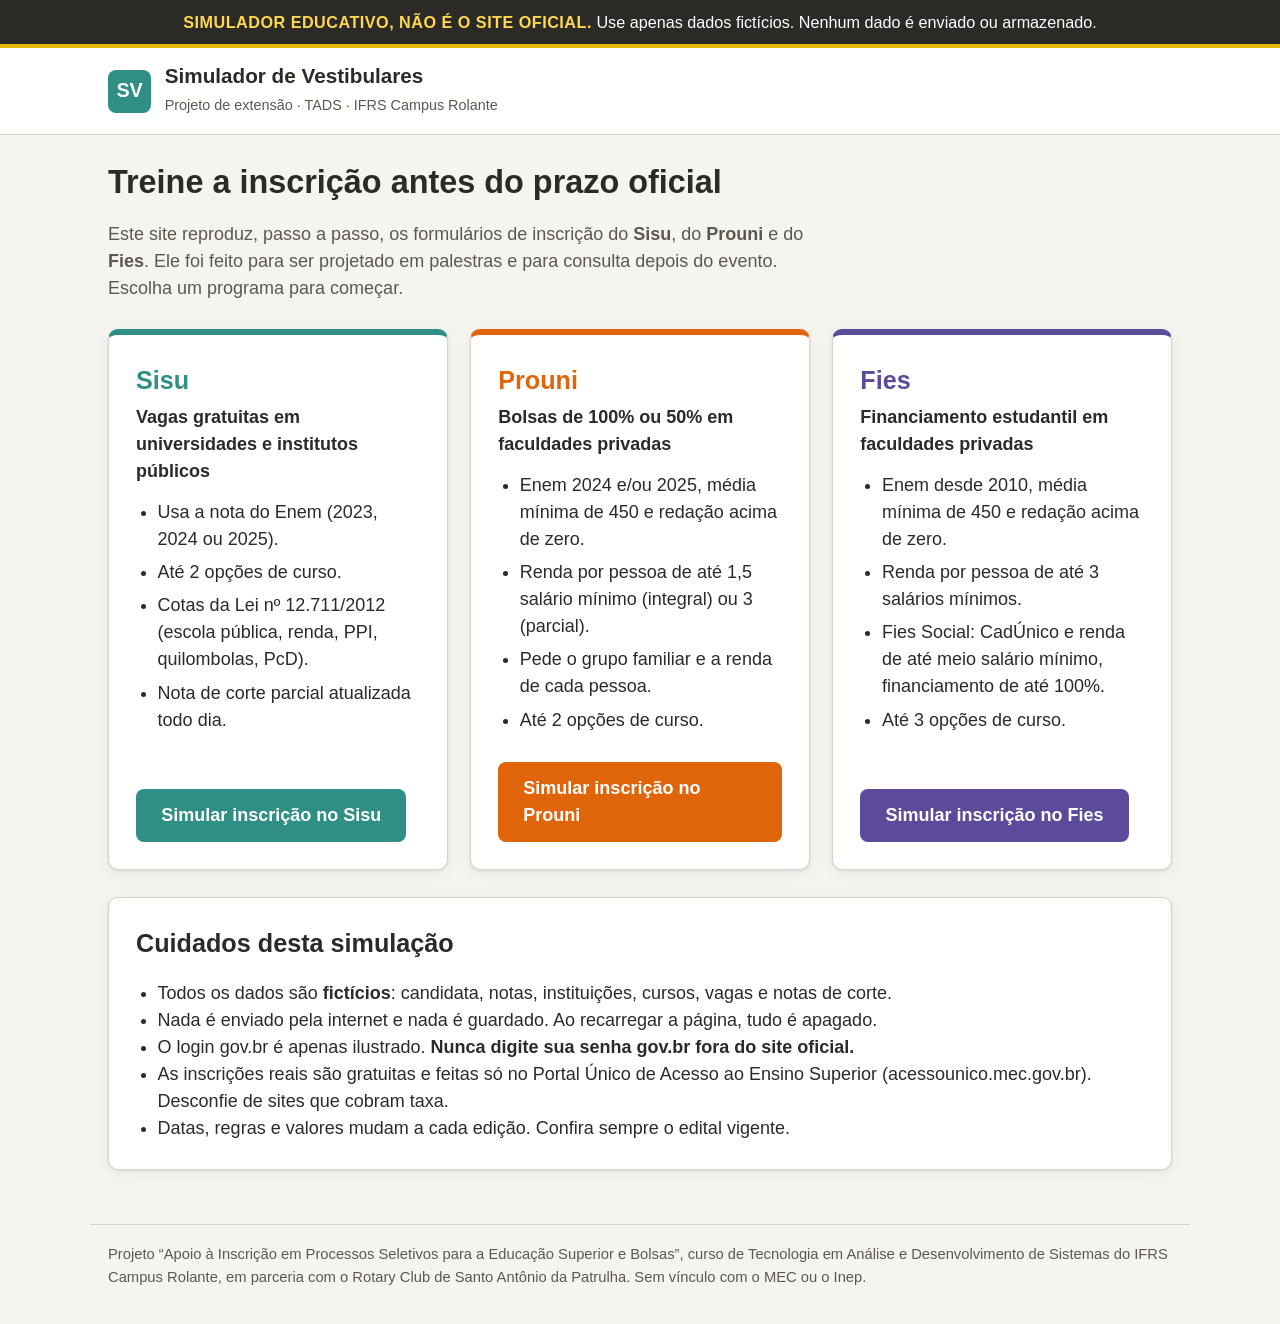
==== index.html @ abc12c70 "Cria o Simulador de Vestibulares (Sisu, Prouni e Fies) Web app em HTML, CSS e JavaScript puro que si" ====
<!DOCTYPE html>
<html lang="pt-BR">
<head>
  <meta charset="UTF-8">
  <meta name="viewport" content="width=device-width, initial-scale=1">
  <title>Simulador de Vestibulares</title>
  <meta name="description" content="Simulador educativo das inscrições no Sisu, Prouni e Fies, com dados fictícios.">
  <link rel="stylesheet" href="css/style.css">
</head>
<body class="programa-sisu">
  <div class="aviso-simulacao" role="note">
    <strong>SIMULADOR EDUCATIVO, NÃO É O SITE OFICIAL.</strong>
    Use apenas dados fictícios. Nenhum dado é enviado ou armazenado.
  </div>

  <header class="topo">
    <div class="topo-conteudo">
      <a class="marca" href="index.html">
        <span class="marca-icone" aria-hidden="true">SV</span>
        <span>
          <span class="marca-titulo">Simulador de Vestibulares</span><br>
          <span class="marca-sub">Projeto de extensão · TADS · IFRS Campus Rolante</span>
        </span>
      </a>
    </div>
  </header>

  <main>
    <section class="intro">
      <h1>Treine a inscrição antes do prazo oficial</h1>
      <p>
        Este site reproduz, passo a passo, os formulários de inscrição do <strong>Sisu</strong>,
        do <strong>Prouni</strong> e do <strong>Fies</strong>. Ele foi feito para ser projetado em palestras
        e para consulta depois do evento. Escolha um programa para começar.
      </p>
    </section>

    <div class="grade-programas">
      <article class="cartao programa programa-sisu-card">
        <h2>Sisu</h2>
        <p class="subtitulo">Vagas gratuitas em universidades e institutos públicos</p>
        <ul>
          <li>Usa a nota do Enem (2023, 2024 ou 2025).</li>
          <li>Até 2 opções de curso.</li>
          <li>Cotas da Lei nº 12.711/2012 (escola pública, renda, PPI, quilombolas, PcD).</li>
          <li>Nota de corte parcial atualizada todo dia.</li>
        </ul>
        <a class="botao" href="sisu.html">Simular inscrição no Sisu</a>
      </article>

      <article class="cartao programa programa-prouni-card">
        <h2>Prouni</h2>
        <p class="subtitulo">Bolsas de 100% ou 50% em faculdades privadas</p>
        <ul>
          <li>Enem 2024 e/ou 2025, média mínima de 450 e redação acima de zero.</li>
          <li>Renda por pessoa de até 1,5 salário mínimo (integral) ou 3 (parcial).</li>
          <li>Pede o grupo familiar e a renda de cada pessoa.</li>
          <li>Até 2 opções de curso.</li>
        </ul>
        <a class="botao" href="prouni.html">Simular inscrição no Prouni</a>
      </article>

      <article class="cartao programa programa-fies-card">
        <h2>Fies</h2>
        <p class="subtitulo">Financiamento estudantil em faculdades privadas</p>
        <ul>
          <li>Enem desde 2010, média mínima de 450 e redação acima de zero.</li>
          <li>Renda por pessoa de até 3 salários mínimos.</li>
          <li>Fies Social: CadÚnico e renda de até meio salário mínimo, financiamento de até 100%.</li>
          <li>Até 3 opções de curso.</li>
        </ul>
        <a class="botao" href="fies.html">Simular inscrição no Fies</a>
      </article>
    </div>

    <section class="cartao lista-cuidados">
      <h2>Cuidados desta simulação</h2>
      <ul>
        <li>Todos os dados são <strong>fictícios</strong>: candidata, notas, instituições, cursos, vagas e notas de corte.</li>
        <li>Nada é enviado pela internet e nada é guardado. Ao recarregar a página, tudo é apagado.</li>
        <li>O login gov.br é apenas ilustrado. <strong>Nunca digite sua senha gov.br fora do site oficial.</strong></li>
        <li>As inscrições reais são gratuitas e feitas só no Portal Único de Acesso ao Ensino Superior
          (acessounico.mec.gov.br). Desconfie de sites que cobram taxa.</li>
        <li>Datas, regras e valores mudam a cada edição. Confira sempre o edital vigente.</li>
      </ul>
    </section>
  </main>

  <footer class="rodape">
    Projeto “Apoio à Inscrição em Processos Seletivos para a Educação Superior e Bolsas”,
    curso de Tecnologia em Análise e Desenvolvimento de Sistemas do IFRS Campus Rolante,
    em parceria com o Rotary Club de Santo Antônio da Patrulha. Sem vínculo com o MEC ou o Inep.
  </footer>
</body>
</html>
---- css/style.css ----
/* =========================================================
   Simulador de Vestibulares — estilos
   Pensado para projeção em telão: fonte grande, alto contraste.
   A identidade visual é própria do projeto (não imita o gov.br).
   ========================================================= */

:root {
  --fonte-base: 18px;

  --fundo: #f6f4ef;
  --superficie: #ffffff;
  --texto: #2b2a26;
  --texto-suave: #5c5850;
  --borda: #d8d3c8;

  --teal: #2f8f84;
  --teal-escuro: #1f6b62;
  --laranja: #e0650a;
  --laranja-escuro: #b44f05;
  --roxo: #5b4b9a;
  --roxo-escuro: #43367a;

  --erro: #b3261e;
  --erro-fundo: #fdecea;
  --ok: #1e7a3d;
  --ok-fundo: #e7f5ec;
  --aviso-fundo: #fff4d6;
  --aviso-borda: #e6b800;

  --destaque: var(--teal);
  --destaque-escuro: var(--teal-escuro);

  --raio: 10px;
  --sombra: 0 1px 3px rgba(0, 0, 0, .08), 0 4px 14px rgba(0, 0, 0, .05);
}

body.programa-sisu   { --destaque: var(--teal);    --destaque-escuro: var(--teal-escuro); }
body.programa-prouni { --destaque: var(--laranja); --destaque-escuro: var(--laranja-escuro); }
body.programa-fies   { --destaque: var(--roxo);    --destaque-escuro: var(--roxo-escuro); }

* { box-sizing: border-box; }

html { font-size: var(--fonte-base); }

body {
  margin: 0;
  background: var(--fundo);
  color: var(--texto);
  font-family: "Segoe UI", Roboto, "Helvetica Neue", Arial, sans-serif;
  line-height: 1.5;
}

a { color: var(--destaque-escuro); }

/* ---------- Aviso fixo de simulação ---------- */
.aviso-simulacao {
  position: sticky;
  top: 0;
  z-index: 50;
  background: #2b2a26;
  color: #fff;
  padding: .55rem 1rem;
  text-align: center;
  font-size: .9rem;
  border-bottom: 4px solid var(--aviso-borda);
}
.aviso-simulacao strong { color: #ffd84d; letter-spacing: .03em; }

/* ---------- Cabeçalho ---------- */
.topo {
  background: var(--superficie);
  border-bottom: 1px solid var(--borda);
}
.topo-conteudo {
  max-width: 1100px;
  margin: 0 auto;
  padding: .9rem 1rem;
  display: flex;
  align-items: center;
  justify-content: space-between;
  gap: 1rem;
  flex-wrap: wrap;
}
.marca {
  display: flex;
  align-items: center;
  gap: .75rem;
  text-decoration: none;
  color: var(--texto);
}
.marca-icone {
  width: 2.4rem;
  height: 2.4rem;
  border-radius: 8px;
  background: var(--destaque);
  color: #fff;
  display: grid;
  place-items: center;
  font-weight: 700;
  font-size: 1.1rem;
}
.marca-titulo { font-weight: 700; font-size: 1.15rem; line-height: 1.2; }
.marca-sub { font-size: .8rem; color: var(--texto-suave); }

/* ---------- Painel do apresentador ---------- */
.painel-apresentador {
  display: flex;
  align-items: center;
  gap: .4rem;
  flex-wrap: wrap;
  font-size: .8rem;
}
.painel-apresentador .rotulo-painel {
  color: var(--texto-suave);
  margin-right: .2rem;
}
.botao-painel {
  border: 1px dashed var(--texto-suave);
  background: #fbfaf7;
  color: var(--texto);
  border-radius: 6px;
  padding: .3rem .6rem;
  font: inherit;
  cursor: pointer;
}
.botao-painel:hover { background: #f0ede6; }
.botao-painel[aria-pressed="true"] { background: var(--aviso-fundo); border-color: var(--aviso-borda); }

/* ---------- Layout principal ---------- */
main {
  max-width: 1100px;
  margin: 0 auto;
  padding: 1.5rem 1rem 3rem;
}

h1 { font-size: 1.8rem; line-height: 1.25; margin: 0 0 .5rem; }
h2 { font-size: 1.4rem; margin: 0 0 1rem; }
h3 { font-size: 1.15rem; margin: 1.5rem 0 .75rem; }

.cartao {
  background: var(--superficie);
  border: 1px solid var(--borda);
  border-radius: var(--raio);
  box-shadow: var(--sombra);
  padding: 1.5rem;
}

/* ---------- Página inicial ---------- */
.intro { margin-bottom: 1.5rem; }
.intro p { max-width: 70ch; color: var(--texto-suave); }

.grade-programas {
  display: grid;
  grid-template-columns: repeat(auto-fit, minmax(270px, 1fr));
  gap: 1.25rem;
}
.programa {
  display: flex;
  flex-direction: column;
  border-top: 6px solid var(--cor-programa);
}
.programa h2 { color: var(--cor-programa); margin-bottom: .25rem; }
.programa .subtitulo { font-weight: 600; margin: 0 0 .75rem; }
.programa ul { padding-left: 1.2rem; margin: 0 0 1.25rem; flex: 1; }
.programa li { margin-bottom: .35rem; }
.programa .botao { background: var(--cor-programa); align-self: flex-start; }
.programa-sisu-card { --cor-programa: var(--teal); }
.programa-prouni-card { --cor-programa: var(--laranja); }
.programa-fies-card { --cor-programa: var(--roxo); }

.lista-cuidados { margin-top: 1.5rem; }
.lista-cuidados ul { margin: 0; padding-left: 1.2rem; }

/* ---------- Indicador de etapas ---------- */
.etapas-indicador {
  list-style: none;
  padding: 0;
  margin: 0 0 1.25rem;
  display: flex;
  gap: .35rem;
  flex-wrap: wrap;
  counter-reset: etapa;
}
.etapas-indicador li {
  counter-increment: etapa;
  flex: 1 1 120px;
  font-size: .78rem;
  padding: .5rem .6rem;
  border-radius: 6px;
  background: #ebe7de;
  color: var(--texto-suave);
  display: flex;
  gap: .4rem;
  align-items: center;
}
.etapas-indicador li::before {
  content: counter(etapa);
  flex: none;
  width: 1.5rem;
  height: 1.5rem;
  border-radius: 50%;
  display: grid;
  place-items: center;
  background: #fff;
  font-weight: 700;
}
.etapas-indicador li.atual { background: var(--destaque); color: #fff; font-weight: 600; }
.etapas-indicador li.atual::before { color: var(--destaque); }
.etapas-indicador li.feita { background: #dcefe9; color: var(--texto); }
body.programa-prouni .etapas-indicador li.feita { background: #fbe3d1; }
body.programa-fies .etapas-indicador li.feita { background: #e5e0f5; }

/* ---------- Etapas do formulário ---------- */
.etapa { display: none; }
.etapa.ativa { display: block; }

.etapa-cabecalho {
  border-bottom: 2px solid var(--destaque);
  margin-bottom: 1.25rem;
  padding-bottom: .5rem;
}
.etapa-cabecalho h2 { margin: 0; color: var(--destaque-escuro); }
.etapa-cabecalho h2:focus { outline: none; }
.etapa-cabecalho p { margin: .25rem 0 0; color: var(--texto-suave); }

fieldset {
  border: 1px solid var(--borda);
  border-radius: var(--raio);
  padding: 1rem 1.25rem 1.25rem;
  margin: 0 0 1.25rem;
}
legend {
  font-weight: 700;
  padding: 0 .4rem;
  color: var(--destaque-escuro);
}

.campos {
  display: grid;
  grid-template-columns: repeat(12, 1fr);
  gap: 1rem;
}
.campo { grid-column: span 12; display: flex; flex-direction: column; gap: .3rem; }
.campo.c6 { grid-column: span 6; }
.campo.c4 { grid-column: span 4; }
.campo.c3 { grid-column: span 3; }
.campo.c8 { grid-column: span 8; }
.campo.c9 { grid-column: span 9; }

label, .rotulo { font-weight: 600; font-size: .92rem; }
.obrigatorio::after { content: " *"; color: var(--erro); }

input[type="text"], input[type="email"], input[type="tel"], input[type="date"],
input[type="number"], input[type="search"], select, textarea {
  font: inherit;
  font-size: 1rem;
  padding: .55rem .7rem;
  border: 1.5px solid #b9b3a6;
  border-radius: 6px;
  background: #fff;
  color: var(--texto);
  width: 100%;
}
input:focus, select:focus, textarea:focus, button:focus-visible {
  outline: 3px solid color-mix(in srgb, var(--destaque) 45%, transparent);
  outline-offset: 1px;
  border-color: var(--destaque);
}
input[readonly] { background: #f1efe9; color: var(--texto-suave); }
.campo.invalido input, .campo.invalido select,
td.invalido input, td.invalido select { border-color: var(--erro); background: var(--erro-fundo); }
.msg-campo { color: var(--erro); font-size: .82rem; min-height: 0; }

.ajuda { font-size: .82rem; color: var(--texto-suave); }

.opcoes { display: flex; flex-direction: column; gap: .45rem; }
.opcoes.em-linha { flex-direction: row; flex-wrap: wrap; gap: .5rem 1.5rem; }
.opcao { display: flex; gap: .55rem; align-items: flex-start; font-weight: 400; cursor: pointer; }
.opcao input { width: 1.2rem; height: 1.2rem; margin-top: .2rem; flex: none; accent-color: var(--destaque); }

.pergunta { margin-bottom: 1.25rem; }
.pergunta > .rotulo { display: block; margin-bottom: .45rem; }

/* ---------- Dicas para o público (modo apresentação) ---------- */
.dica {
  display: none;
  background: var(--aviso-fundo);
  border-left: 5px solid var(--aviso-borda);
  border-radius: 6px;
  padding: .6rem .85rem;
  font-size: .9rem;
  margin: .4rem 0 .9rem;
}
.dica::before { content: "💡 Dica: "; font-weight: 700; }
body.mostrar-dicas .dica { display: block; }

/* ---------- Caixas de mensagem ---------- */
.caixa {
  border-radius: var(--raio);
  padding: .85rem 1rem;
  margin: 0 0 1rem;
  border: 1px solid var(--borda);
  background: #faf9f6;
}
.caixa.info { border-left: 5px solid var(--destaque); }
.caixa.erro { background: var(--erro-fundo); border-color: #f2b8b5; color: #6b1510; }
.caixa.ok { background: var(--ok-fundo); border-color: #a7d7b6; color: #14522a; }
.caixa.alerta { background: var(--aviso-fundo); border-color: var(--aviso-borda); }
.caixa ul { margin: .35rem 0 0; padding-left: 1.2rem; }
.caixa p { margin: .2rem 0; }

/* ---------- Botões ---------- */
.botao {
  display: inline-flex;
  align-items: center;
  justify-content: center;
  gap: .4rem;
  font: inherit;
  font-weight: 600;
  font-size: 1rem;
  border: 0;
  border-radius: 8px;
  padding: .7rem 1.4rem;
  cursor: pointer;
  background: var(--destaque);
  color: #fff;
  text-decoration: none;
}
.botao:hover { background: var(--destaque-escuro); }
.botao.secundario { background: #fff; color: var(--destaque-escuro); border: 2px solid var(--destaque); }
.botao.secundario:hover { background: #f5f3ee; }
.botao.pequeno { padding: .4rem .8rem; font-size: .88rem; }
.botao.perigo { background: #fff; color: var(--erro); border: 2px solid var(--erro); }
.botao:disabled { opacity: .5; cursor: not-allowed; }

.navegacao-etapa {
  display: flex;
  justify-content: space-between;
  gap: 1rem;
  margin-top: 1.5rem;
  padding-top: 1rem;
  border-top: 1px solid var(--borda);
  flex-wrap: wrap;
}

/* ---------- Login simulado ---------- */
.login-simulado { max-width: 520px; margin: 0 auto; text-align: left; }
.login-simulado .selo-login {
  display: inline-block;
  font-size: .75rem;
  font-weight: 700;
  letter-spacing: .05em;
  background: #ebe7de;
  border-radius: 4px;
  padding: .15rem .5rem;
  margin-bottom: .75rem;
}

/* ---------- Tabelas ---------- */
.tabela-rolagem { overflow-x: auto; margin-bottom: 1rem; }
table { width: 100%; border-collapse: collapse; font-size: .92rem; }
th, td { text-align: left; padding: .5rem .6rem; border-bottom: 1px solid var(--borda); vertical-align: top; }
th { background: #f1efe9; font-weight: 700; }
td.num, th.num { text-align: right; font-variant-numeric: tabular-nums; }
tr.excluida td { color: var(--texto-suave); text-decoration: line-through; }

.tabela-grupo input, .tabela-grupo select { min-width: 8rem; padding: .4rem .5rem; }
.tabela-grupo input[data-campo="nome"] { min-width: 14rem; }

/* ---------- Busca e resultados de cursos ---------- */
.filtros {
  display: grid;
  grid-template-columns: repeat(auto-fit, minmax(180px, 1fr));
  gap: .75rem;
  margin-bottom: 1rem;
}
.filtros .campo { grid-column: auto; }
.lista-ofertas { display: grid; gap: .75rem; }
.oferta {
  border: 1px solid var(--borda);
  border-radius: var(--raio);
  padding: 1rem;
  background: #fff;
  display: grid;
  grid-template-columns: 1fr auto;
  gap: .75rem;
}
.oferta h4 { margin: 0 0 .2rem; font-size: 1.05rem; }
.oferta .meta { font-size: .88rem; color: var(--texto-suave); }
.oferta .acoes { display: flex; flex-direction: column; gap: .4rem; align-items: stretch; }
.etiqueta {
  display: inline-block;
  font-size: .75rem;
  font-weight: 600;
  padding: .1rem .5rem;
  border-radius: 999px;
  background: #ebe7de;
  margin: .25rem .25rem 0 0;
}
.etiqueta.destaque { background: var(--destaque); color: #fff; }

.opcao-escolhida {
  border: 2px solid var(--destaque);
  border-radius: var(--raio);
  padding: 1rem 1.25rem;
  margin-bottom: 1rem;
  background: #fff;
}
.opcao-escolhida.vazia { border-style: dashed; border-color: var(--borda); color: var(--texto-suave); }
.opcao-escolhida h4 { margin: 0 0 .35rem; }
.opcao-escolhida .titulo-opcao {
  font-size: .8rem;
  font-weight: 700;
  text-transform: uppercase;
  letter-spacing: .05em;
  color: var(--destaque-escuro);
}

/* ---------- Resumo / comprovante ---------- */
.resumo dl { display: grid; grid-template-columns: minmax(180px, 30%) 1fr; gap: .35rem 1rem; margin: 0; }
.resumo dt { font-weight: 600; color: var(--texto-suave); }
.resumo dd { margin: 0; }

.comprovante {
  position: relative;
  border: 2px solid var(--texto);
  border-radius: 6px;
  padding: 1.5rem;
  background: #fff;
  overflow: hidden;
}
.comprovante::before {
  content: "SIMULAÇÃO — SEM VALOR";
  position: absolute;
  inset: 0;
  display: grid;
  place-items: center;
  font-size: 3.2rem;
  font-weight: 800;
  color: rgba(179, 38, 30, .09);
  transform: rotate(-18deg);
  pointer-events: none;
  white-space: nowrap;
}
.comprovante-topo {
  display: flex;
  justify-content: space-between;
  gap: 1rem;
  border-bottom: 2px solid var(--texto);
  padding-bottom: .75rem;
  margin-bottom: 1rem;
  flex-wrap: wrap;
}
.comprovante-topo .numero { font-size: 1.2rem; font-weight: 700; }

.renda-resultado {
  font-size: 1.05rem;
  padding: .75rem 1rem;
  border-radius: 8px;
  background: #f1efe9;
  margin: .5rem 0 1rem;
}
.renda-resultado strong { font-size: 1.2rem; }

.rodape {
  max-width: 1100px;
  margin: 0 auto;
  padding: 1rem 1rem 2rem;
  font-size: .82rem;
  color: var(--texto-suave);
  border-top: 1px solid var(--borda);
}

.oculto { display: none !important; }

/* ---------- Telas pequenas ---------- */
@media (max-width: 720px) {
  .campo.c6, .campo.c4, .campo.c3, .campo.c8, .campo.c9 { grid-column: span 12; }
  .oferta { grid-template-columns: 1fr; }
  .resumo dl { grid-template-columns: 1fr; }
  .resumo dt { margin-top: .4rem; }
  h1 { font-size: 1.45rem; }
  .cartao { padding: 1rem; }
  .etapas-indicador li { flex-basis: 45%; }
}

/* ---------- Impressão do comprovante ---------- */
@media print {
  .aviso-simulacao { position: static; background: #fff; color: #000; border: 2px solid #000; }
  .aviso-simulacao strong { color: #000; }
  .topo, .etapas-indicador, .navegacao-etapa, .nao-imprimir, .rodape { display: none !important; }
  body { background: #fff; }
  .cartao { box-shadow: none; border: 0; padding: 0; }
  .etapa { display: none !important; }
  .etapa.ativa { display: block !important; }
}
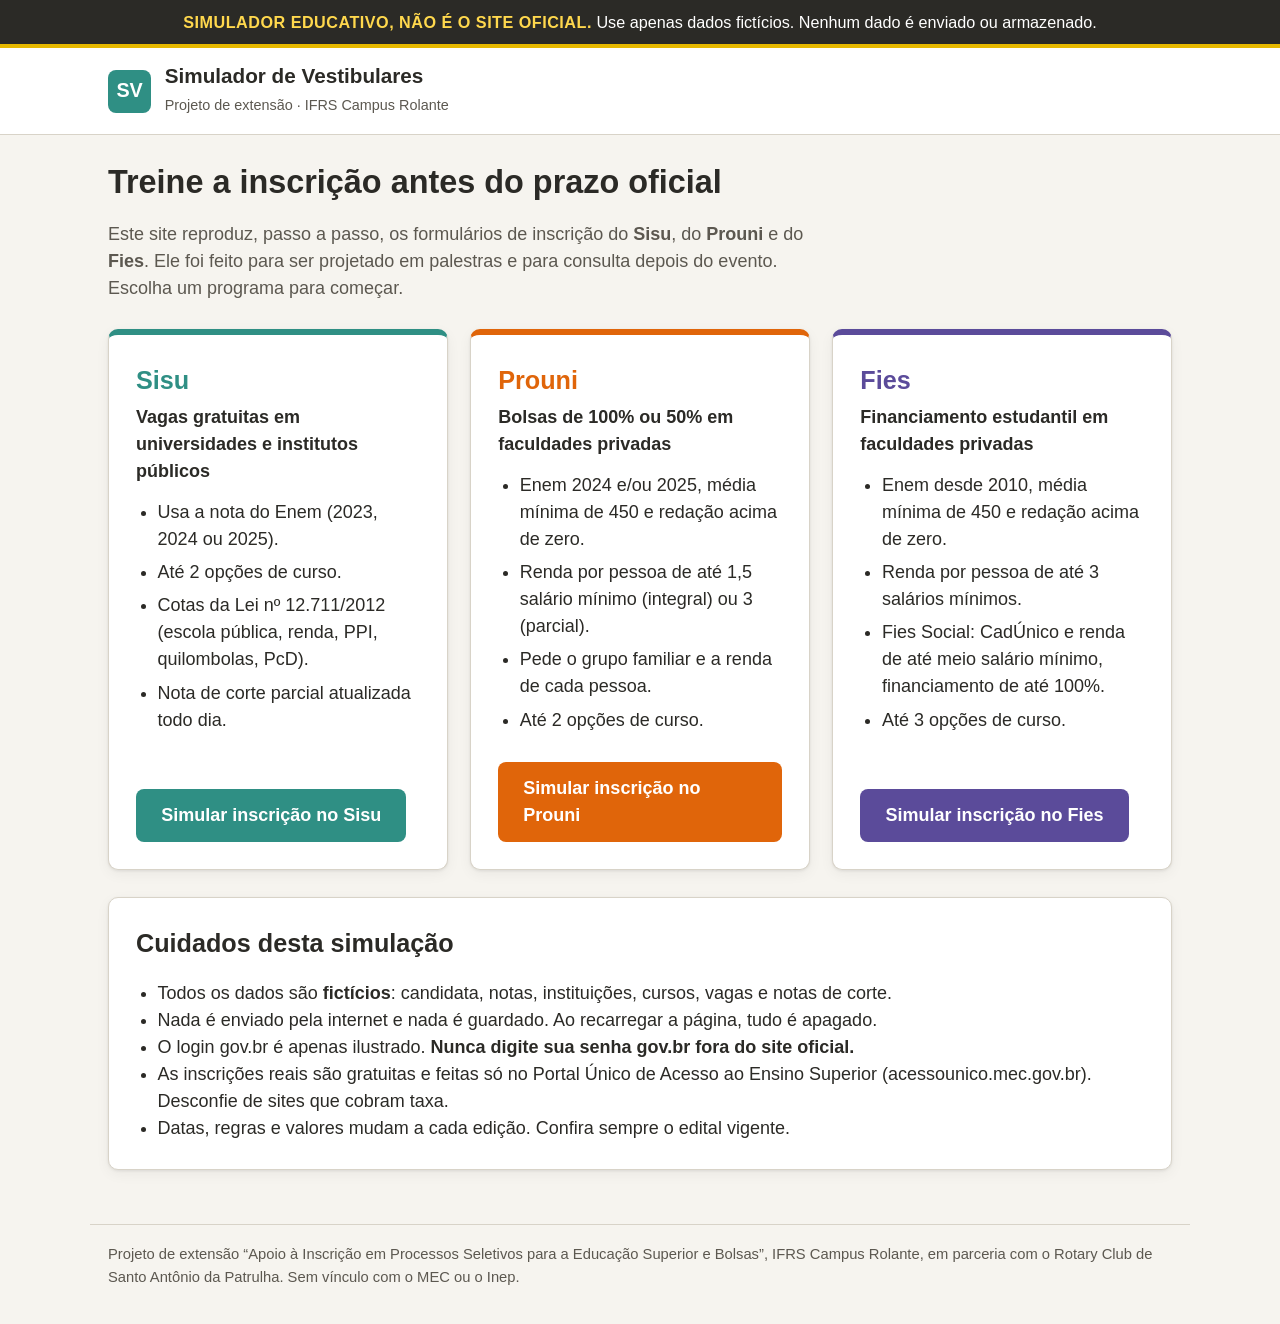
==== commit 27927faa: "Remove dados fictícios automáticos, suaviza dicas e tira TADS - Nome, data de nascimento, nome da mã" ====
--- a/index.html
+++ b/index.html
@@ -19,7 +19,7 @@
         <span class="marca-icone" aria-hidden="true">SV</span>
         <span>
           <span class="marca-titulo">Simulador de Vestibulares</span><br>
-          <span class="marca-sub">Projeto de extensão · TADS · IFRS Campus Rolante</span>
+          <span class="marca-sub">Projeto de extensão · IFRS Campus Rolante</span>
         </span>
       </a>
     </div>
@@ -87,9 +87,8 @@
   </main>
 
   <footer class="rodape">
-    Projeto “Apoio à Inscrição em Processos Seletivos para a Educação Superior e Bolsas”,
-    curso de Tecnologia em Análise e Desenvolvimento de Sistemas do IFRS Campus Rolante,
-    em parceria com o Rotary Club de Santo Antônio da Patrulha. Sem vínculo com o MEC ou o Inep.
+    Projeto de extensão “Apoio à Inscrição em Processos Seletivos para a Educação Superior e Bolsas”,
+    IFRS Campus Rolante, em parceria com o Rotary Club de Santo Antônio da Patrulha. Sem vínculo com o MEC ou o Inep.
   </footer>
 </body>
 </html>
--- a/css/style.css
+++ b/css/style.css
@@ -266,7 +266,6 @@
   outline-offset: 1px;
   border-color: var(--destaque);
 }
-input[readonly] { background: #f1efe9; color: var(--texto-suave); }
 .campo.invalido input, .campo.invalido select,
 td.invalido input, td.invalido select { border-color: var(--erro); background: var(--erro-fundo); }
 .msg-campo { color: var(--erro); font-size: .82rem; min-height: 0; }
@@ -284,14 +283,13 @@
 /* ---------- Dicas para o público (modo apresentação) ---------- */
 .dica {
   display: none;
-  background: var(--aviso-fundo);
-  border-left: 5px solid var(--aviso-borda);
-  border-radius: 6px;
-  padding: .6rem .85rem;
-  font-size: .9rem;
+  border-left: 3px solid var(--destaque);
+  padding: .15rem 0 .15rem .75rem;
+  font-size: .88rem;
+  color: var(--texto-suave);
   margin: .4rem 0 .9rem;
 }
-.dica::before { content: "💡 Dica: "; font-weight: 700; }
+.dica::before { content: "Dica: "; font-weight: 700; color: var(--destaque-escuro); }
 body.mostrar-dicas .dica { display: block; }
 
 /* ---------- Caixas de mensagem ---------- */
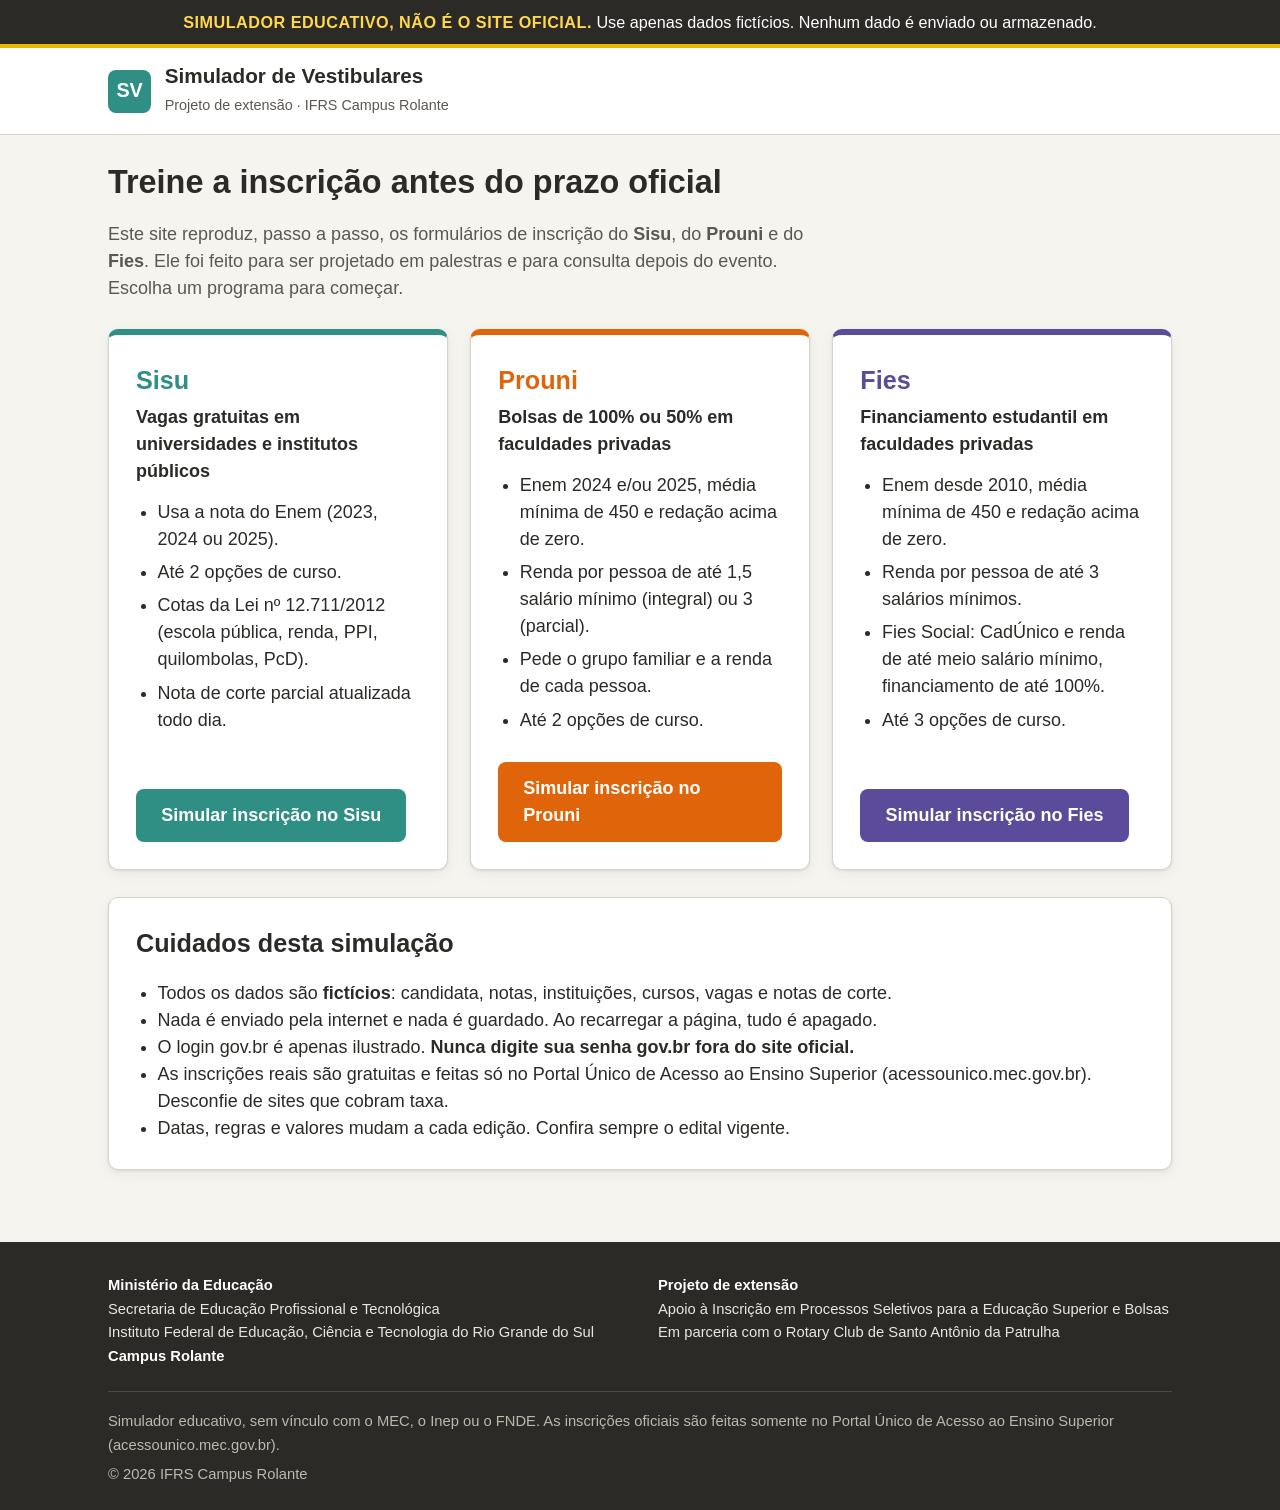
==== commit 48013f3f: "Troca o rodapé pelo padrão institucional do IFRS Rodapé com a hierarquia Ministério da Educação, SET" ====
--- a/index.html
+++ b/index.html
@@ -87,8 +87,24 @@
   </main>
 
   <footer class="rodape">
-    Projeto de extensão “Apoio à Inscrição em Processos Seletivos para a Educação Superior e Bolsas”,
-    IFRS Campus Rolante, em parceria com o Rotary Club de Santo Antônio da Patrulha. Sem vínculo com o MEC ou o Inep.
+    <div class="rodape-conteudo">
+      <div class="rodape-instituicao">
+        <strong>Ministério da Educação</strong><br>
+        Secretaria de Educação Profissional e Tecnológica<br>
+        Instituto Federal de Educação, Ciência e Tecnologia do Rio Grande do Sul<br>
+        <strong>Campus Rolante</strong>
+      </div>
+      <div class="rodape-projeto">
+        <strong>Projeto de extensão</strong><br>
+        Apoio à Inscrição em Processos Seletivos para a Educação Superior e Bolsas<br>
+        Em parceria com o Rotary Club de Santo Antônio da Patrulha
+      </div>
+    </div>
+    <p class="rodape-aviso">
+      Simulador educativo, sem vínculo com o MEC, o Inep ou o FNDE. As inscrições oficiais são feitas
+      somente no Portal Único de Acesso ao Ensino Superior (acessounico.mec.gov.br).
+    </p>
+    <p class="rodape-ano">© 2026 IFRS Campus Rolante</p>
   </footer>
 </body>
 </html>
--- a/css/style.css
+++ b/css/style.css
@@ -461,13 +461,28 @@
 .renda-resultado strong { font-size: 1.2rem; }
 
 .rodape {
-  max-width: 1100px;
+  background: #2b2a26;
+  color: #e9e6df;
+  font-size: .82rem;
+  line-height: 1.6;
+  padding: 1.75rem 1rem 1.25rem;
+  margin-top: 1rem;
+}
+.rodape strong { color: #fff; }
+.rodape-conteudo {
+  max-width: calc(1100px - 2rem); /* alinha com o conteúdo do <main> */
   margin: 0 auto;
-  padding: 1rem 1rem 2rem;
-  font-size: .82rem;
-  color: var(--texto-suave);
-  border-top: 1px solid var(--borda);
-}
+  display: grid;
+  grid-template-columns: repeat(auto-fit, minmax(260px, 1fr));
+  gap: 1.25rem 2rem;
+}
+.rodape-aviso, .rodape-ano {
+  max-width: calc(1100px - 2rem);
+  margin: 1.25rem auto 0;
+  color: #bdb8ad;
+}
+.rodape-aviso { padding-top: 1rem; border-top: 1px solid #4a4840; }
+.rodape-ano { margin-top: .35rem; }
 
 .oculto { display: none !important; }
 
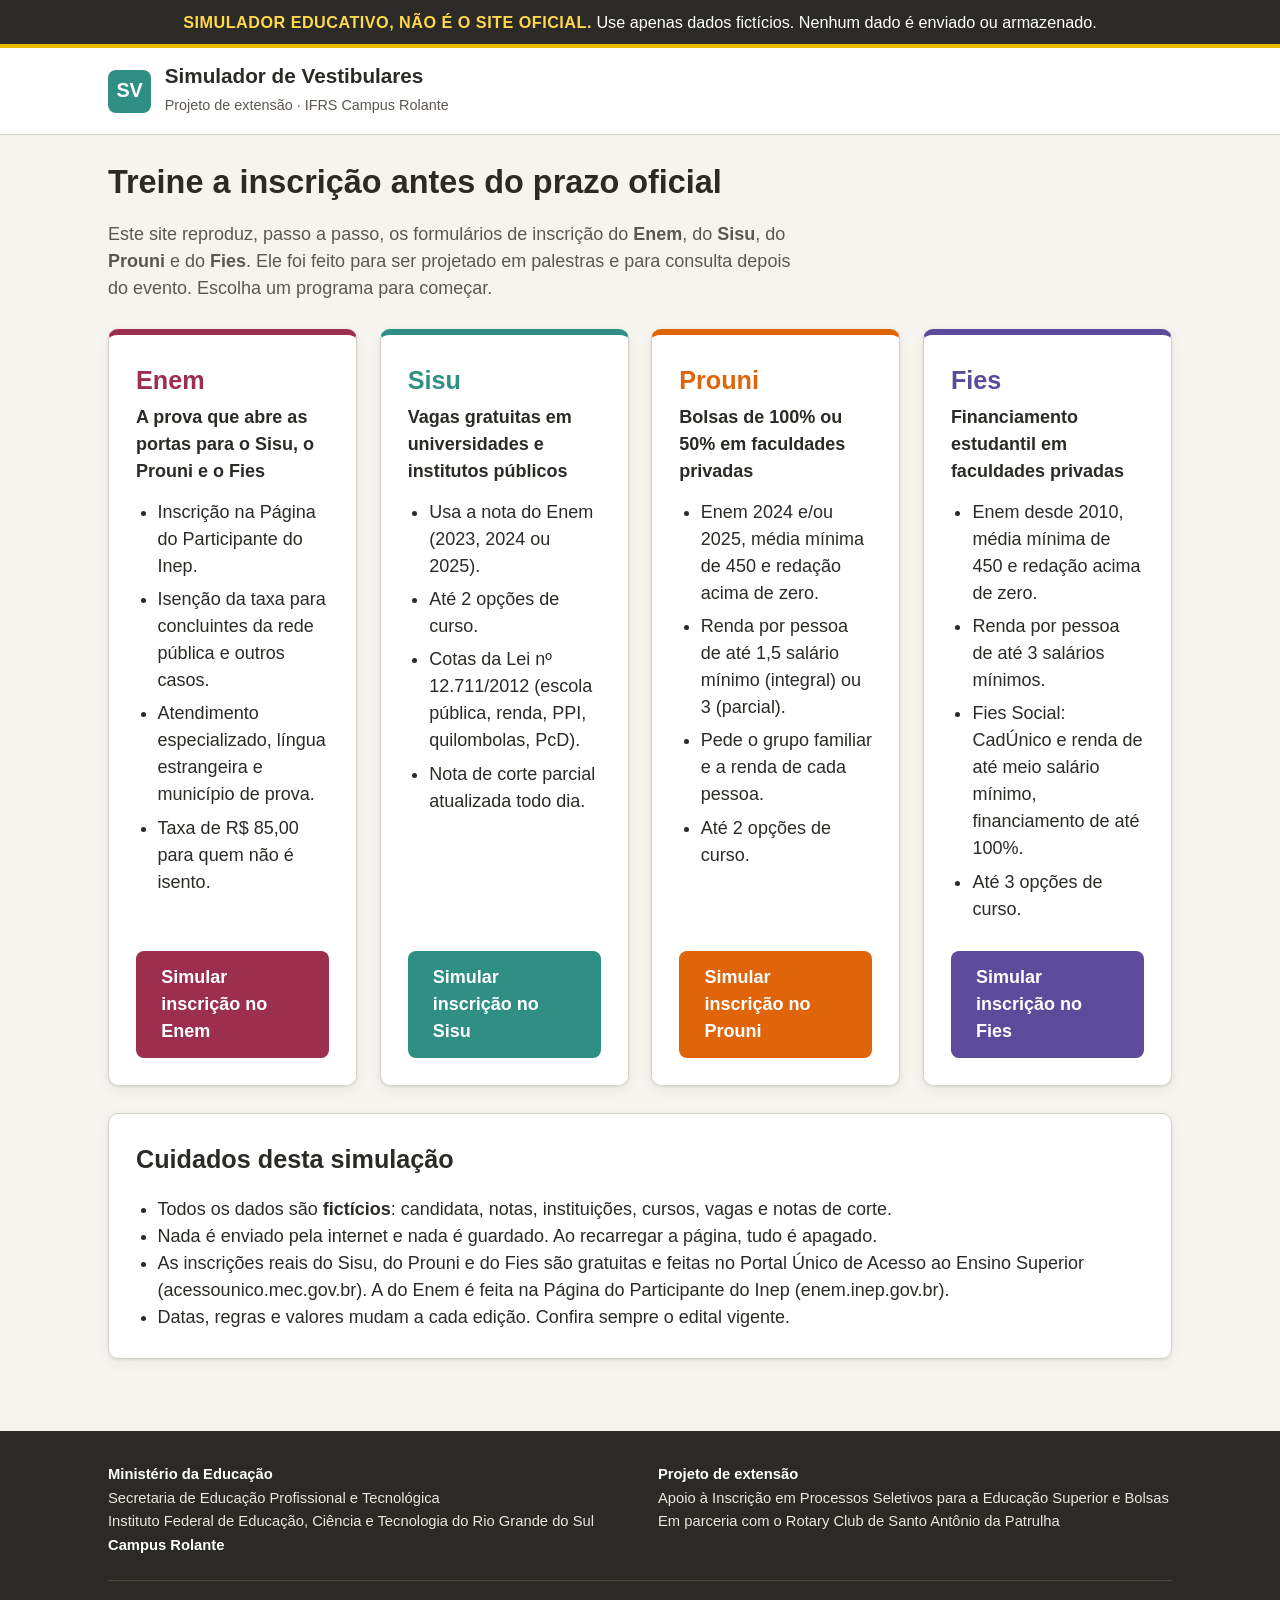
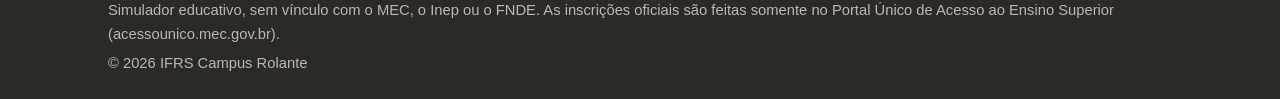
==== commit 633e73b8: "Adiciona simulador do Enem, revisa formulários pelos editais e corrige celular - Novo simulador de i" ====
--- a/index.html
+++ b/index.html
@@ -4,13 +4,13 @@
   <meta charset="UTF-8">
   <meta name="viewport" content="width=device-width, initial-scale=1">
   <title>Simulador de Vestibulares</title>
-  <meta name="description" content="Simulador educativo das inscrições no Sisu, Prouni e Fies, com dados fictícios.">
-  <link rel="stylesheet" href="css/style.css">
+  <meta name="description" content="Simulador educativo das inscrições no Enem, Sisu, Prouni e Fies, com dados fictícios.">
+  <link rel="stylesheet" href="css/style.css?v=20261113">
 </head>
 <body class="programa-sisu">
   <div class="aviso-simulacao" role="note">
     <strong>SIMULADOR EDUCATIVO, NÃO É O SITE OFICIAL.</strong>
-    Use apenas dados fictícios. Nenhum dado é enviado ou armazenado.
+    <span class="aviso-extra">Use apenas dados fictícios. Nenhum dado é enviado ou armazenado.</span>
   </div>
 
   <header class="topo">
@@ -29,13 +29,25 @@
     <section class="intro">
       <h1>Treine a inscrição antes do prazo oficial</h1>
       <p>
-        Este site reproduz, passo a passo, os formulários de inscrição do <strong>Sisu</strong>,
-        do <strong>Prouni</strong> e do <strong>Fies</strong>. Ele foi feito para ser projetado em palestras
-        e para consulta depois do evento. Escolha um programa para começar.
+        Este site reproduz, passo a passo, os formulários de inscrição do <strong>Enem</strong>,
+        do <strong>Sisu</strong>, do <strong>Prouni</strong> e do <strong>Fies</strong>. Ele foi feito para ser
+        projetado em palestras e para consulta depois do evento. Escolha um programa para começar.
       </p>
     </section>
 
     <div class="grade-programas">
+      <article class="cartao programa programa-enem-card">
+        <h2>Enem</h2>
+        <p class="subtitulo">A prova que abre as portas para o Sisu, o Prouni e o Fies</p>
+        <ul>
+          <li>Inscrição na Página do Participante do Inep.</li>
+          <li>Isenção da taxa para concluintes da rede pública e outros casos.</li>
+          <li>Atendimento especializado, língua estrangeira e município de prova.</li>
+          <li>Taxa de R$ 85,00 para quem não é isento.</li>
+        </ul>
+        <a class="botao" href="enem.html">Simular inscrição no Enem</a>
+      </article>
+
       <article class="cartao programa programa-sisu-card">
         <h2>Sisu</h2>
         <p class="subtitulo">Vagas gratuitas em universidades e institutos públicos</p>
@@ -78,9 +90,9 @@
       <ul>
         <li>Todos os dados são <strong>fictícios</strong>: candidata, notas, instituições, cursos, vagas e notas de corte.</li>
         <li>Nada é enviado pela internet e nada é guardado. Ao recarregar a página, tudo é apagado.</li>
-        <li>O login gov.br é apenas ilustrado. <strong>Nunca digite sua senha gov.br fora do site oficial.</strong></li>
-        <li>As inscrições reais são gratuitas e feitas só no Portal Único de Acesso ao Ensino Superior
-          (acessounico.mec.gov.br). Desconfie de sites que cobram taxa.</li>
+        <li>As inscrições reais do Sisu, do Prouni e do Fies são gratuitas e feitas no Portal Único de Acesso
+          ao Ensino Superior (acessounico.mec.gov.br). A do Enem é feita na Página do Participante do Inep
+          (enem.inep.gov.br).</li>
         <li>Datas, regras e valores mudam a cada edição. Confira sempre o edital vigente.</li>
       </ul>
     </section>
--- a/css/style.css
+++ b/css/style.css
@@ -19,6 +19,8 @@
   --laranja-escuro: #b44f05;
   --roxo: #5b4b9a;
   --roxo-escuro: #43367a;
+  --vinho: #9b2f4d;
+  --vinho-escuro: #74213a;
 
   --erro: #b3261e;
   --erro-fundo: #fdecea;
@@ -37,6 +39,7 @@
 body.programa-sisu   { --destaque: var(--teal);    --destaque-escuro: var(--teal-escuro); }
 body.programa-prouni { --destaque: var(--laranja); --destaque-escuro: var(--laranja-escuro); }
 body.programa-fies   { --destaque: var(--roxo);    --destaque-escuro: var(--roxo-escuro); }
+body.programa-enem   { --destaque: var(--vinho);   --destaque-escuro: var(--vinho-escuro); }
 
 * { box-sizing: border-box; }
 
@@ -151,8 +154,11 @@
 
 .grade-programas {
   display: grid;
-  grid-template-columns: repeat(auto-fit, minmax(270px, 1fr));
+  grid-template-columns: repeat(4, 1fr);
   gap: 1.25rem;
+}
+@media (max-width: 1050px) {
+  .grade-programas { grid-template-columns: repeat(2, 1fr); }
 }
 .programa {
   display: flex;
@@ -167,6 +173,7 @@
 .programa-sisu-card { --cor-programa: var(--teal); }
 .programa-prouni-card { --cor-programa: var(--laranja); }
 .programa-fies-card { --cor-programa: var(--roxo); }
+.programa-enem-card { --cor-programa: var(--vinho); }
 
 .lista-cuidados { margin-top: 1.5rem; }
 .lista-cuidados ul { margin: 0; padding-left: 1.2rem; }
@@ -204,11 +211,14 @@
   background: #fff;
   font-weight: 700;
 }
+.etapas-indicador .etapa-texto { display: flex; flex-direction: column; }
+.etapas-indicador .etapa-de { display: none; font-weight: 400; opacity: .85; }
 .etapas-indicador li.atual { background: var(--destaque); color: #fff; font-weight: 600; }
 .etapas-indicador li.atual::before { color: var(--destaque); }
 .etapas-indicador li.feita { background: #dcefe9; color: var(--texto); }
 body.programa-prouni .etapas-indicador li.feita { background: #fbe3d1; }
 body.programa-fies .etapas-indicador li.feita { background: #e5e0f5; }
+body.programa-enem .etapas-indicador li.feita { background: #f3dde4; }
 
 /* ---------- Etapas do formulário ---------- */
 .etapa { display: none; }
@@ -228,6 +238,7 @@
   border-radius: var(--raio);
   padding: 1rem 1.25rem 1.25rem;
   margin: 0 0 1.25rem;
+  min-width: 0; /* sem isso, tabelas largas esticam o fieldset e quebram a tela no celular */
 }
 legend {
   font-weight: 700;
@@ -343,16 +354,6 @@
 
 /* ---------- Login simulado ---------- */
 .login-simulado { max-width: 520px; margin: 0 auto; text-align: left; }
-.login-simulado .selo-login {
-  display: inline-block;
-  font-size: .75rem;
-  font-weight: 700;
-  letter-spacing: .05em;
-  background: #ebe7de;
-  border-radius: 4px;
-  padding: .15rem .5rem;
-  margin-bottom: .75rem;
-}
 
 /* ---------- Tabelas ---------- */
 .tabela-rolagem { overflow-x: auto; margin-bottom: 1rem; }
@@ -486,15 +487,79 @@
 
 .oculto { display: none !important; }
 
-/* ---------- Telas pequenas ---------- */
+/* ---------- Telas pequenas (celular) ---------- */
 @media (max-width: 720px) {
+  body { overflow-wrap: break-word; }
+  h1 { font-size: 1.45rem; }
+  h2 { font-size: 1.2rem; }
+  main { padding: 1rem .75rem 2rem; }
+  .cartao { padding: 1rem; }
+  fieldset { padding: .75rem .85rem 1rem; }
+
+  /* Aviso fixo mais curto, para não ocupar meia tela */
+  .aviso-simulacao { font-size: .78rem; padding: .4rem .75rem; }
+  .aviso-simulacao .aviso-extra { display: none; }
+
+  .topo-conteudo { padding: .6rem .75rem; gap: .5rem; }
+  .marca-titulo { font-size: 1rem; }
+  .painel-apresentador .rotulo-painel,
+  .painel-apresentador [data-painel="menor"],
+  .painel-apresentador [data-painel="maior"] { display: none; }
+
+  /* Indicador de etapas: só a etapa atual */
+  .etapas-indicador li { display: none; }
+  .etapas-indicador li.atual { display: flex; flex-basis: 100%; font-size: .9rem; }
+  .etapas-indicador li.atual::before { display: none; } /* o contador ignora etapas ocultas; "Etapa X de N" já informa */
+  .etapas-indicador li.atual .etapa-de { display: block; font-size: .78rem; }
+
+  .grade-programas { grid-template-columns: 1fr; }
   .campo.c6, .campo.c4, .campo.c3, .campo.c8, .campo.c9 { grid-column: span 12; }
   .oferta { grid-template-columns: 1fr; }
   .resumo dl { grid-template-columns: 1fr; }
   .resumo dt { margin-top: .4rem; }
-  h1 { font-size: 1.45rem; }
-  .cartao { padding: 1rem; }
-  .etapas-indicador li { flex-basis: 45%; }
+  .comprovante { padding: 1rem; }
+  .comprovante::before { font-size: 1.8rem; }
+
+  /* Botões de navegação empilhados, ação principal em cima */
+  .navegacao-etapa { flex-direction: column-reverse; gap: .6rem; }
+  .navegacao-etapa > span:empty { display: none; }
+  .navegacao-etapa .botao { width: 100%; }
+
+  /* Tabelas viram cartões: cada linha é um bloco com rótulos */
+  .tabela-empilhavel thead { display: none; }
+  .tabela-empilhavel, .tabela-empilhavel tbody, .tabela-empilhavel tr, .tabela-empilhavel td { display: block; width: 100%; }
+  .tabela-empilhavel tr {
+    border: 1px solid var(--borda);
+    border-radius: 8px;
+    padding: .5rem .75rem;
+    margin-bottom: .6rem;
+    background: #fff;
+  }
+  .tabela-empilhavel td {
+    border: 0;
+    padding: .2rem 0;
+    display: flex;
+    justify-content: space-between;
+    gap: 1rem;
+    text-align: right;
+  }
+  .tabela-empilhavel td::before {
+    content: attr(data-rotulo);
+    font-weight: 600;
+    color: var(--texto-suave);
+    text-align: left;
+  }
+  .tabela-empilhavel td:empty, .tabela-empilhavel td.acao-linha:empty { display: none; }
+  .tabela-empilhavel tr.excluida { opacity: .6; }
+  .tabela-empilhavel tr.excluida td { text-decoration: none; }
+
+  /* Textos longos e campos: rótulo em cima do valor */
+  .rotulo-acima td, .tabela-grupo td { display: block; text-align: left; padding: .3rem 0; }
+  .rotulo-acima td::before, .tabela-grupo td::before { display: block; margin-bottom: .2rem; font-size: .85rem; }
+  .tabela-grupo input, .tabela-grupo select,
+  .tabela-grupo input[data-campo="nome"] { min-width: 0; width: 100%; }
+  .tabela-grupo .botao-painel { margin-top: .3rem; }
+  .tabela-grupo td.acao-linha { text-align: right; }
 }
 
 /* ---------- Impressão do comprovante ---------- */
